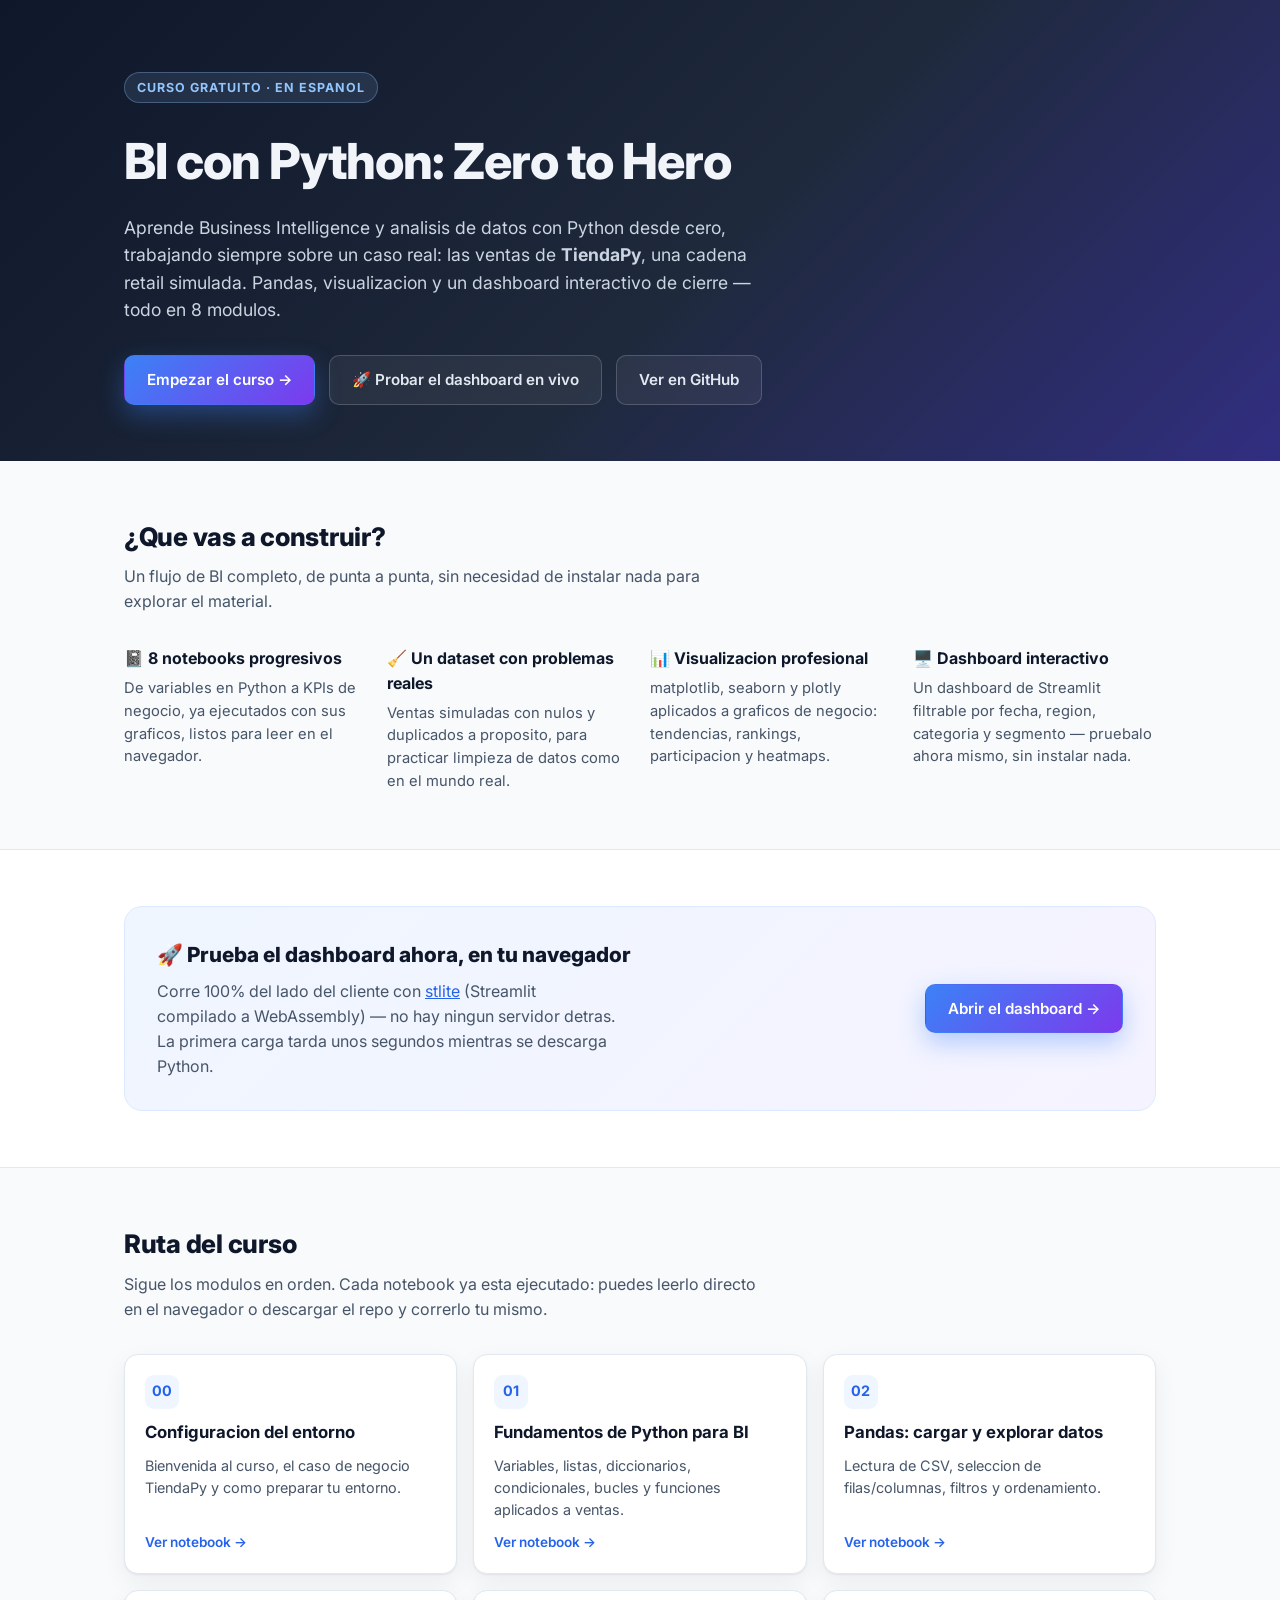
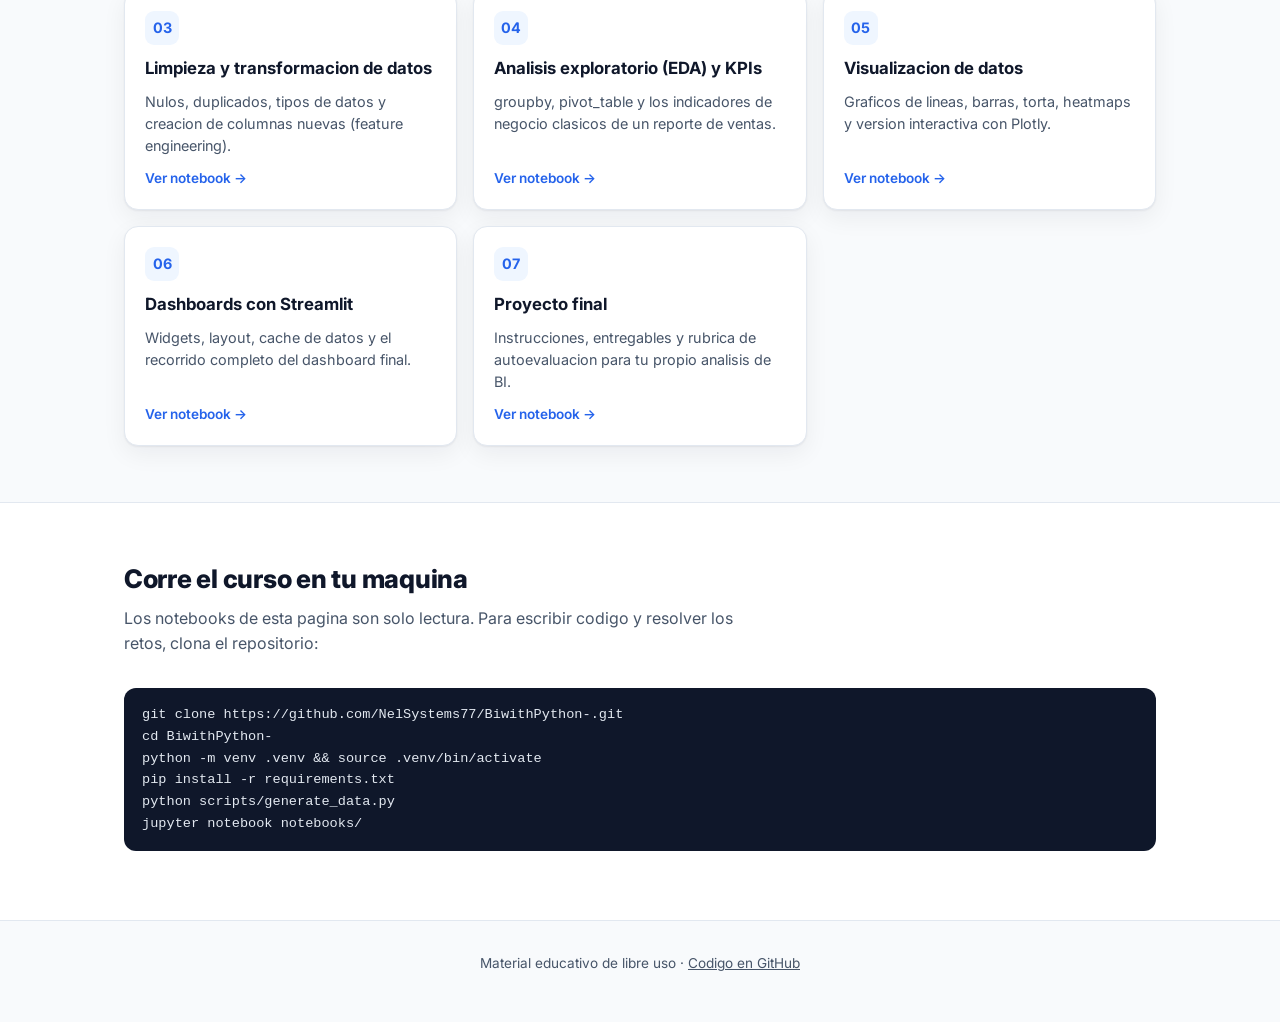
==== docs/index.html @ b684a687 "Publicar el curso como sitio estatico en GitHub Pages Agrega docs/ con una landing page del curso, l" ====
<!doctype html>
<html lang="es">
<head>
  <meta charset="utf-8" />
  <meta name="viewport" content="width=device-width, initial-scale=1" />
  <title>BI con Python: Zero to Hero</title>
  <meta name="description" content="Curso practico en espanol de Business Intelligence y analisis de datos con Python: pandas, visualizacion y dashboards con Streamlit." />
  <link rel="stylesheet" href="assets/style.css" />
</head>
<body>

  <header class="hero">
    <div class="container">
      <span class="eyebrow">Curso gratuito · En espanol</span>
      <h1>BI con Python: Zero to Hero</h1>
      <p class="lead">
        Aprende Business Intelligence y analisis de datos con Python desde cero,
        trabajando siempre sobre un caso real: las ventas de <strong>TiendaPy</strong>,
        una cadena retail simulada. Pandas, visualizacion y un dashboard interactivo
        de cierre — todo en 8 modulos.
      </p>
      <div class="cta-row">
        <a class="btn btn-primary" href="notebooks/00_configuracion_entorno.html">Empezar el curso →</a>
        <a class="btn btn-secondary" href="dashboard.html">🚀 Probar el dashboard en vivo</a>
        <a class="btn btn-secondary" href="https://github.com/NelSystems77/BiwithPython-">Ver en GitHub</a>
      </div>
    </div>
  </header>

  <section>
    <div class="container">
      <h2 class="section-title">¿Que vas a construir?</h2>
      <p class="section-sub">Un flujo de BI completo, de punta a punta, sin necesidad de instalar nada para explorar el material.</p>
      <div class="features">
        <div class="feature">
          <h4>📓 8 notebooks progresivos</h4>
          <p>De variables en Python a KPIs de negocio, ya ejecutados con sus graficos, listos para leer en el navegador.</p>
        </div>
        <div class="feature">
          <h4>🧹 Un dataset con problemas reales</h4>
          <p>Ventas simuladas con nulos y duplicados a proposito, para practicar limpieza de datos como en el mundo real.</p>
        </div>
        <div class="feature">
          <h4>📊 Visualizacion profesional</h4>
          <p>matplotlib, seaborn y plotly aplicados a graficos de negocio: tendencias, rankings, participacion y heatmaps.</p>
        </div>
        <div class="feature">
          <h4>🖥️ Dashboard interactivo</h4>
          <p>Un dashboard de Streamlit filtrable por fecha, region, categoria y segmento — pruebalo ahora mismo, sin instalar nada.</p>
        </div>
      </div>
    </div>
  </section>

  <section class="alt">
    <div class="container">
      <div class="callout">
        <div>
          <h3>🚀 Prueba el dashboard ahora, en tu navegador</h3>
          <p>
            Corre 100% del lado del cliente con <a href="https://github.com/whitphx/stlite">stlite</a>
            (Streamlit compilado a WebAssembly) — no hay ningun servidor detras.
            La primera carga tarda unos segundos mientras se descarga Python.
          </p>
        </div>
        <a class="btn btn-primary" href="dashboard.html">Abrir el dashboard →</a>
      </div>
    </div>
  </section>

  <section>
    <div class="container">
      <h2 class="section-title">Ruta del curso</h2>
      <p class="section-sub">Sigue los modulos en orden. Cada notebook ya esta ejecutado: puedes leerlo directo en el navegador o descargar el repo y correrlo tu mismo.</p>
      <div class="modules">

        <a class="module-card" href="notebooks/00_configuracion_entorno.html">
          <span class="module-num">00</span>
          <h3>Configuracion del entorno</h3>
          <p>Bienvenida al curso, el caso de negocio TiendaPy y como preparar tu entorno.</p>
          <span class="view-link">Ver notebook →</span>
        </a>

        <a class="module-card" href="notebooks/01_fundamentos_python.html">
          <span class="module-num">01</span>
          <h3>Fundamentos de Python para BI</h3>
          <p>Variables, listas, diccionarios, condicionales, bucles y funciones aplicados a ventas.</p>
          <span class="view-link">Ver notebook →</span>
        </a>

        <a class="module-card" href="notebooks/02_pandas_basico.html">
          <span class="module-num">02</span>
          <h3>Pandas: cargar y explorar datos</h3>
          <p>Lectura de CSV, seleccion de filas/columnas, filtros y ordenamiento.</p>
          <span class="view-link">Ver notebook →</span>
        </a>

        <a class="module-card" href="notebooks/03_limpieza_datos.html">
          <span class="module-num">03</span>
          <h3>Limpieza y transformacion de datos</h3>
          <p>Nulos, duplicados, tipos de datos y creacion de columnas nuevas (feature engineering).</p>
          <span class="view-link">Ver notebook →</span>
        </a>

        <a class="module-card" href="notebooks/04_analisis_exploratorio.html">
          <span class="module-num">04</span>
          <h3>Analisis exploratorio (EDA) y KPIs</h3>
          <p>groupby, pivot_table y los indicadores de negocio clasicos de un reporte de ventas.</p>
          <span class="view-link">Ver notebook →</span>
        </a>

        <a class="module-card" href="notebooks/05_visualizacion.html">
          <span class="module-num">05</span>
          <h3>Visualizacion de datos</h3>
          <p>Graficos de lineas, barras, torta, heatmaps y version interactiva con Plotly.</p>
          <span class="view-link">Ver notebook →</span>
        </a>

        <a class="module-card" href="notebooks/06_dashboard_streamlit.html">
          <span class="module-num">06</span>
          <h3>Dashboards con Streamlit</h3>
          <p>Widgets, layout, cache de datos y el recorrido completo del dashboard final.</p>
          <span class="view-link">Ver notebook →</span>
        </a>

        <a class="module-card" href="notebooks/07_proyecto_final.html">
          <span class="module-num">07</span>
          <h3>Proyecto final</h3>
          <p>Instrucciones, entregables y rubrica de autoevaluacion para tu propio analisis de BI.</p>
          <span class="view-link">Ver notebook →</span>
        </a>

      </div>
    </div>
  </section>

  <section class="alt">
    <div class="container">
      <h2 class="section-title">Corre el curso en tu maquina</h2>
      <p class="section-sub">Los notebooks de esta pagina son solo lectura. Para escribir codigo y resolver los retos, clona el repositorio:</p>
      <pre class="code-block">git clone https://github.com/NelSystems77/BiwithPython-.git
cd BiwithPython-
python -m venv .venv &amp;&amp; source .venv/bin/activate
pip install -r requirements.txt
python scripts/generate_data.py
jupyter notebook notebooks/</pre>
    </div>
  </section>

  <footer>
    <div class="container">
      Material educativo de libre uso · <a href="https://github.com/NelSystems77/BiwithPython-">Codigo en GitHub</a>
    </div>
  </footer>

</body>
</html>
---- docs/assets/style.css ----
@import url('https://fonts.googleapis.com/css2?family=Inter:wght@400;500;600;700;800&display=swap');

:root {
  --bg: #f8fafc;
  --bg-alt: #ffffff;
  --text: #0f172a;
  --text-muted: #475569;
  --border: #e2e8f0;
  --accent: #2563eb;
  --accent-2: #7c3aed;
  --accent-soft: #eff6ff;
  --code-bg: #0f172a;
  --code-text: #e2e8f0;
  --shadow: 0 1px 2px rgba(15, 23, 42, 0.06), 0 8px 24px rgba(15, 23, 42, 0.06);
}

* { box-sizing: border-box; }

body {
  margin: 0;
  font-family: 'Inter', system-ui, -apple-system, sans-serif;
  background: var(--bg);
  color: var(--text);
  line-height: 1.55;
}

a { color: var(--accent); }

.container {
  max-width: 1080px;
  margin: 0 auto;
  padding: 0 24px;
}

/* --- Hero --- */
.hero {
  background: linear-gradient(135deg, #0f172a 0%, #1e293b 55%, #312e81 100%);
  color: #f1f5f9;
  padding: 72px 0 56px;
}

.eyebrow {
  display: inline-block;
  font-size: 0.78rem;
  font-weight: 700;
  letter-spacing: 0.08em;
  text-transform: uppercase;
  color: #93c5fd;
  background: rgba(147, 197, 253, 0.12);
  border: 1px solid rgba(147, 197, 253, 0.3);
  padding: 5px 12px;
  border-radius: 999px;
  margin-bottom: 20px;
}

.hero h1 {
  font-size: clamp(2rem, 4.2vw, 3.1rem);
  font-weight: 800;
  margin: 0 0 14px;
  letter-spacing: -0.02em;
}

.hero p.lead {
  font-size: 1.1rem;
  color: #cbd5e1;
  max-width: 640px;
  margin: 0 0 32px;
}

.cta-row {
  display: flex;
  flex-wrap: wrap;
  gap: 14px;
}

.btn {
  display: inline-flex;
  align-items: center;
  gap: 8px;
  padding: 12px 22px;
  border-radius: 10px;
  font-weight: 600;
  font-size: 0.95rem;
  text-decoration: none;
  transition: transform 0.15s ease, box-shadow 0.15s ease;
  border: 1px solid transparent;
}

.btn:hover { transform: translateY(-1px); }

.btn-primary {
  background: linear-gradient(135deg, #3b82f6, #7c3aed);
  color: #fff;
  box-shadow: 0 10px 24px rgba(59, 130, 246, 0.35);
}

.btn-secondary {
  background: rgba(255, 255, 255, 0.06);
  color: #e2e8f0;
  border-color: rgba(255, 255, 255, 0.18);
}

.btn-secondary:hover { background: rgba(255, 255, 255, 0.12); }

/* --- Sections --- */
section { padding: 56px 0; }

section.alt { background: var(--bg-alt); border-top: 1px solid var(--border); border-bottom: 1px solid var(--border); }

h2.section-title {
  font-size: 1.6rem;
  font-weight: 800;
  margin: 0 0 8px;
  letter-spacing: -0.01em;
}

p.section-sub {
  color: var(--text-muted);
  margin: 0 0 32px;
  max-width: 640px;
}

/* --- Module cards --- */
.modules {
  display: grid;
  grid-template-columns: repeat(auto-fit, minmax(260px, 1fr));
  gap: 16px;
}

.module-card {
  background: var(--bg-alt);
  border: 1px solid var(--border);
  border-radius: 14px;
  padding: 20px;
  box-shadow: var(--shadow);
  text-decoration: none;
  color: var(--text);
  display: flex;
  flex-direction: column;
  gap: 10px;
  transition: transform 0.15s ease, border-color 0.15s ease;
}

.module-card:hover { transform: translateY(-2px); border-color: #bfdbfe; }

.module-num {
  display: inline-flex;
  align-items: center;
  justify-content: center;
  width: 34px;
  height: 34px;
  border-radius: 9px;
  background: var(--accent-soft);
  color: var(--accent);
  font-weight: 700;
  font-size: 0.9rem;
}

.module-card h3 {
  margin: 0;
  font-size: 1.05rem;
  font-weight: 700;
}

.module-card p {
  margin: 0;
  font-size: 0.9rem;
  color: var(--text-muted);
}

.module-card .view-link {
  margin-top: auto;
  font-size: 0.85rem;
  font-weight: 600;
  color: var(--accent);
}

/* --- Feature grid --- */
.features {
  display: grid;
  grid-template-columns: repeat(auto-fit, minmax(220px, 1fr));
  gap: 20px;
}

.feature h4 {
  margin: 0 0 6px;
  font-size: 1rem;
  font-weight: 700;
}

.feature p {
  margin: 0;
  color: var(--text-muted);
  font-size: 0.92rem;
}

/* --- Dashboard callout --- */
.callout {
  background: linear-gradient(135deg, #eff6ff, #f5f3ff);
  border: 1px solid #dbeafe;
  border-radius: 18px;
  padding: 32px;
  display: flex;
  flex-wrap: wrap;
  align-items: center;
  justify-content: space-between;
  gap: 24px;
}

.callout h3 {
  margin: 0 0 8px;
  font-size: 1.3rem;
  font-weight: 800;
}

.callout p {
  margin: 0;
  color: var(--text-muted);
  max-width: 460px;
}

/* --- Code block --- */
pre.code-block {
  background: var(--code-bg);
  color: var(--code-text);
  padding: 16px 18px;
  border-radius: 12px;
  overflow-x: auto;
  font-size: 0.85rem;
  line-height: 1.6;
}

/* --- Footer --- */
footer {
  padding: 32px 0 48px;
  color: var(--text-muted);
  font-size: 0.85rem;
  text-align: center;
}

footer a { color: var(--text-muted); }
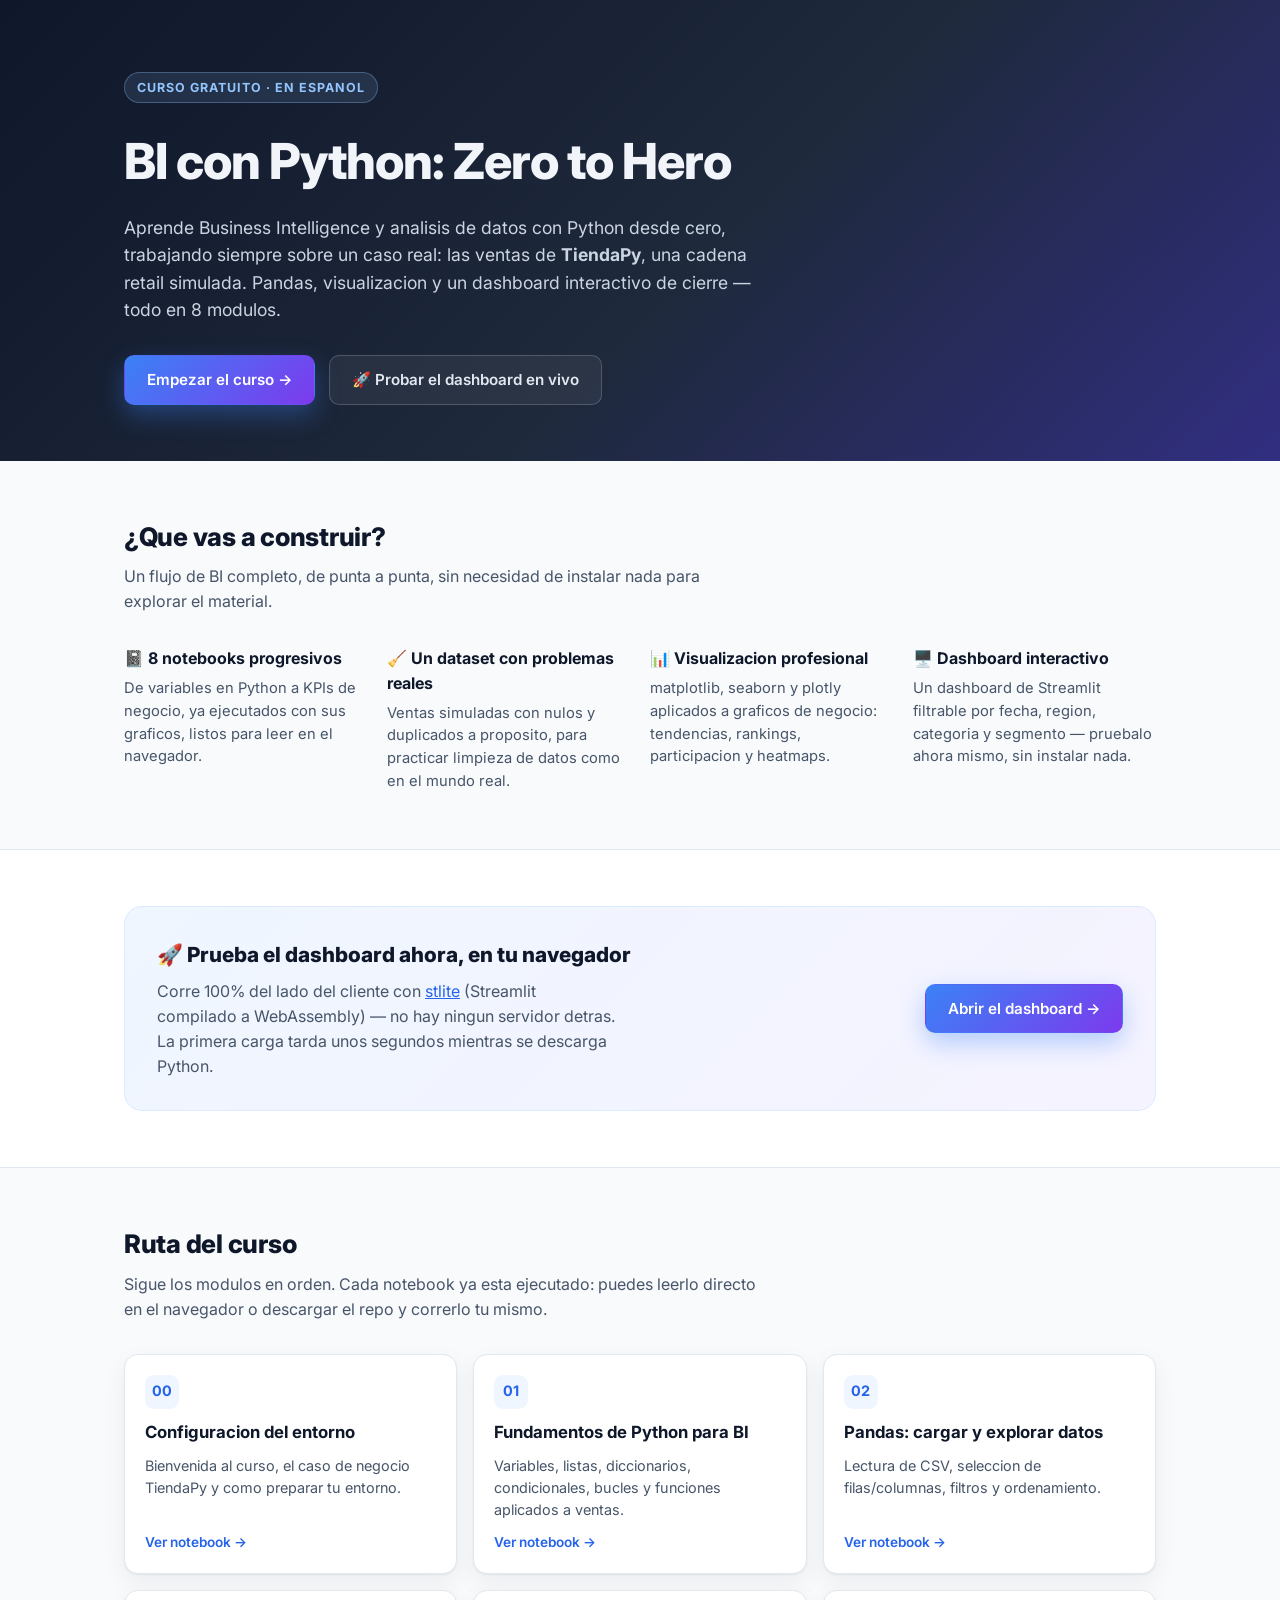
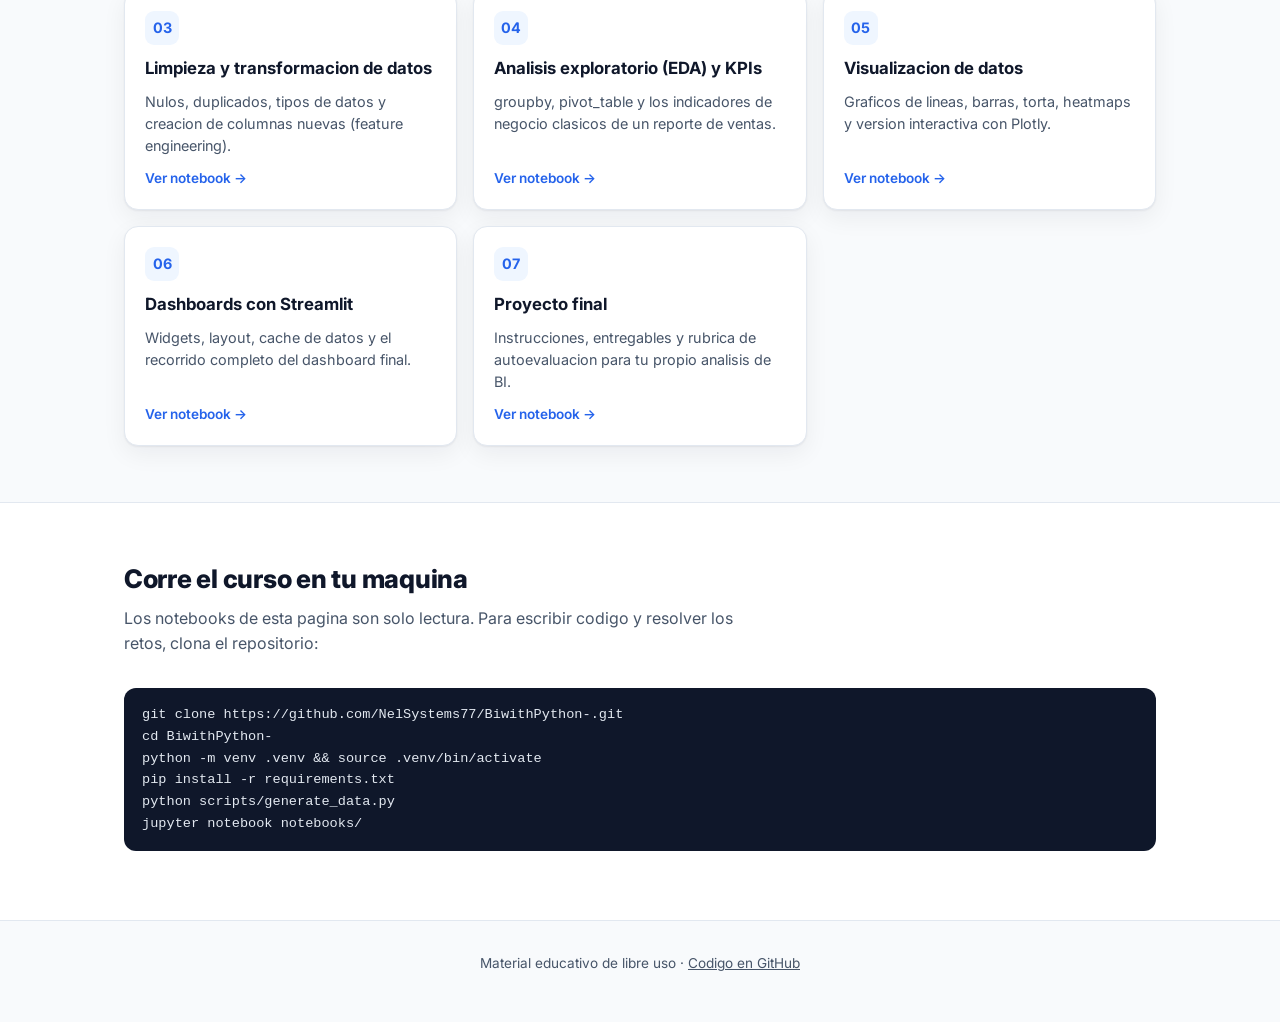
==== commit 62c24d2a: "Quitar el boton "Ver en GitHub" de la landing page Co-Authored-By: Claude Sonnet 5 <noreply@anthropi" ====
--- a/docs/index.html
+++ b/docs/index.html
@@ -22,7 +22,6 @@
       <div class="cta-row">
         <a class="btn btn-primary" href="notebooks/00_configuracion_entorno.html">Empezar el curso →</a>
         <a class="btn btn-secondary" href="dashboard.html">🚀 Probar el dashboard en vivo</a>
-        <a class="btn btn-secondary" href="https://github.com/NelSystems77/BiwithPython-">Ver en GitHub</a>
       </div>
     </div>
   </header>
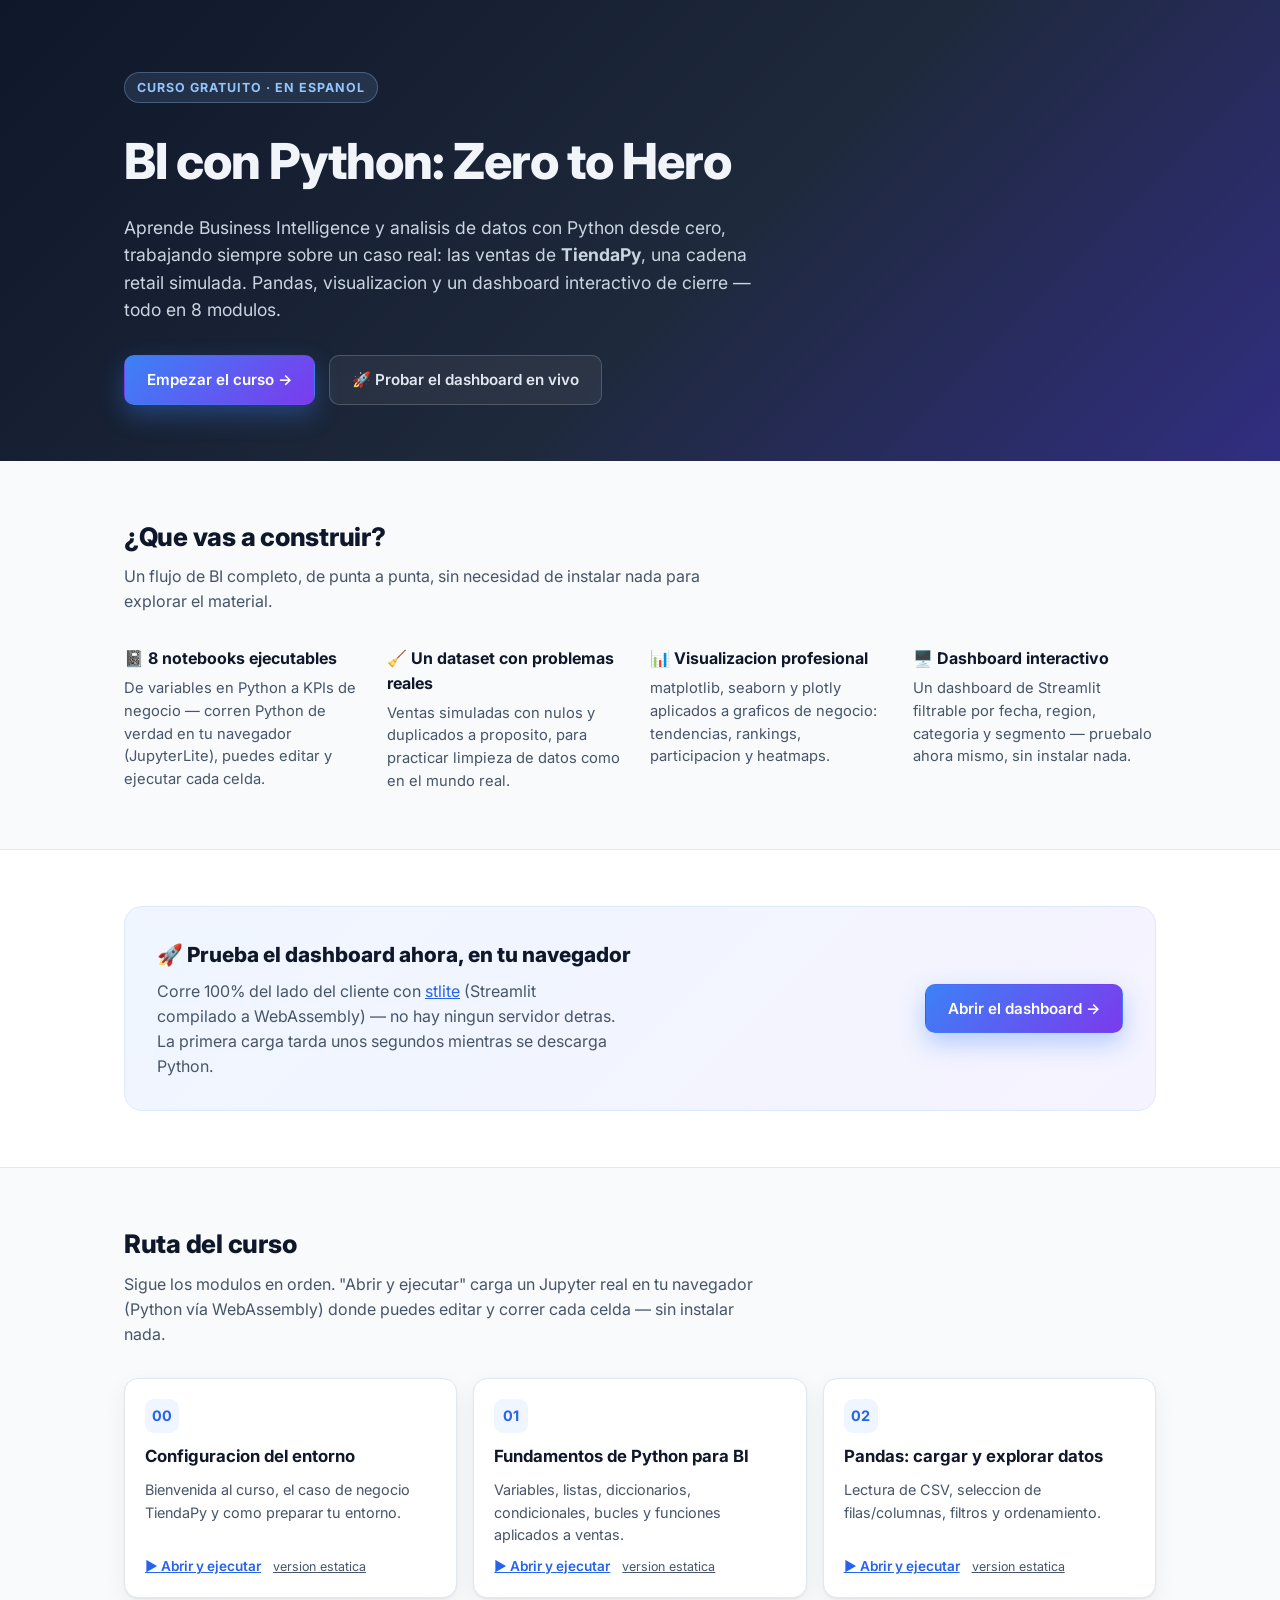
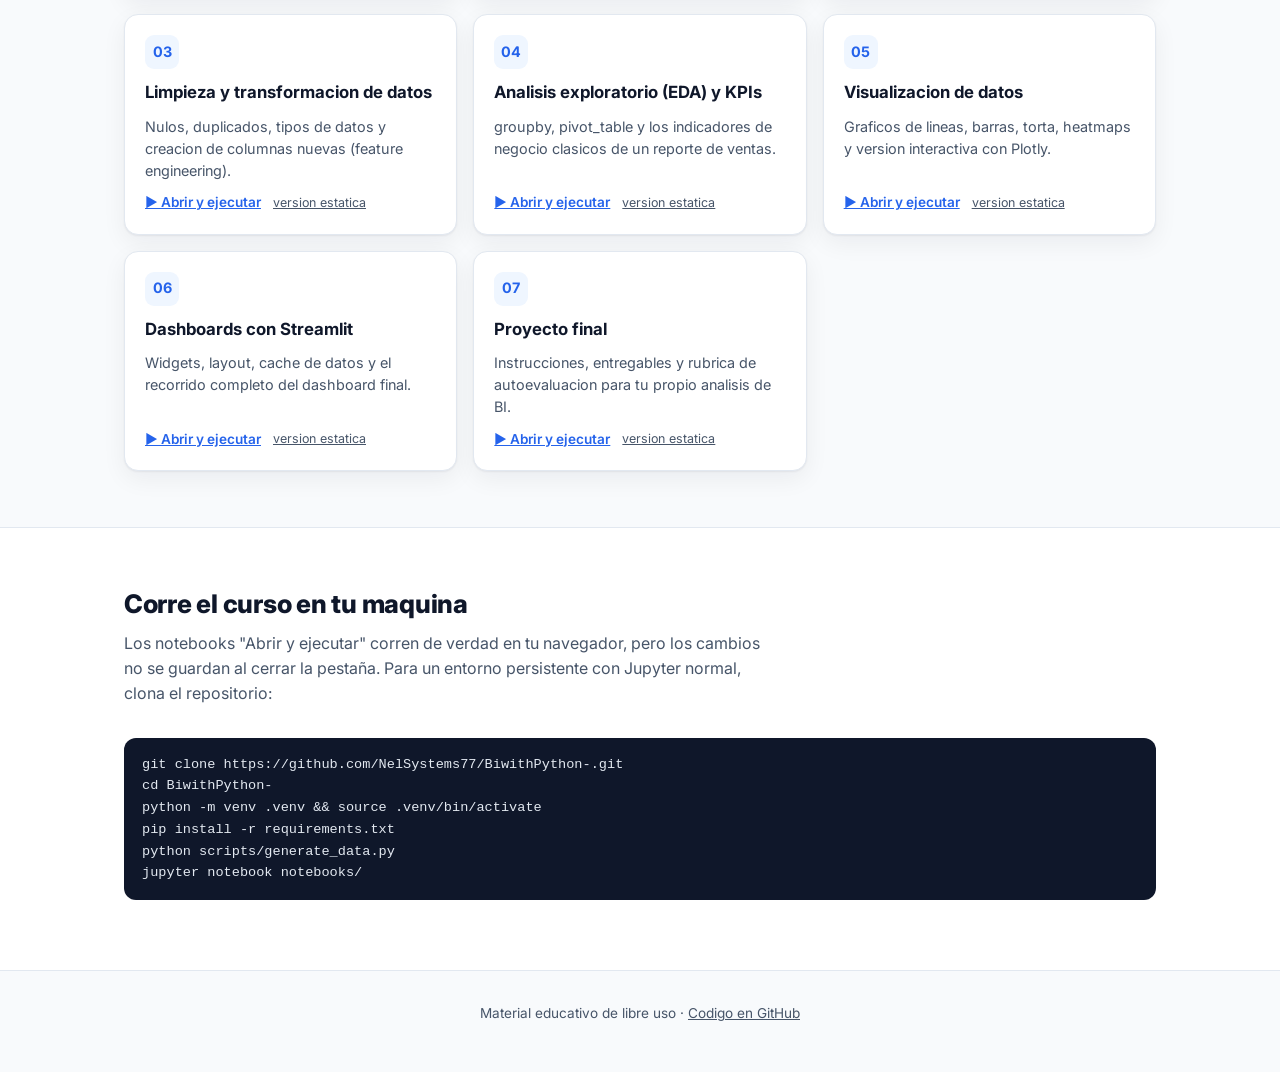
==== commit e668ed5f: "Hacer los notebooks ejecutables en el navegador con JupyterLite Agrega docs/lite/, un build de Jupyt" ====
--- a/docs/index.html
+++ b/docs/index.html
@@ -20,7 +20,7 @@
         de cierre — todo en 8 modulos.
       </p>
       <div class="cta-row">
-        <a class="btn btn-primary" href="notebooks/00_configuracion_entorno.html">Empezar el curso →</a>
+        <a class="btn btn-primary" href="lite/notebooks/index.html?path=notebooks/00_configuracion_entorno.ipynb">Empezar el curso →</a>
         <a class="btn btn-secondary" href="dashboard.html">🚀 Probar el dashboard en vivo</a>
       </div>
     </div>
@@ -32,8 +32,8 @@
       <p class="section-sub">Un flujo de BI completo, de punta a punta, sin necesidad de instalar nada para explorar el material.</p>
       <div class="features">
         <div class="feature">
-          <h4>📓 8 notebooks progresivos</h4>
-          <p>De variables en Python a KPIs de negocio, ya ejecutados con sus graficos, listos para leer en el navegador.</p>
+          <h4>📓 8 notebooks ejecutables</h4>
+          <p>De variables en Python a KPIs de negocio — corren Python de verdad en tu navegador (JupyterLite), puedes editar y ejecutar cada celda.</p>
         </div>
         <div class="feature">
           <h4>🧹 Un dataset con problemas reales</h4>
@@ -70,64 +70,88 @@
   <section>
     <div class="container">
       <h2 class="section-title">Ruta del curso</h2>
-      <p class="section-sub">Sigue los modulos en orden. Cada notebook ya esta ejecutado: puedes leerlo directo en el navegador o descargar el repo y correrlo tu mismo.</p>
+      <p class="section-sub">Sigue los modulos en orden. "Abrir y ejecutar" carga un Jupyter real en tu navegador (Python vía WebAssembly) donde puedes editar y correr cada celda — sin instalar nada.</p>
       <div class="modules">
 
-        <a class="module-card" href="notebooks/00_configuracion_entorno.html">
+        <div class="module-card">
           <span class="module-num">00</span>
           <h3>Configuracion del entorno</h3>
           <p>Bienvenida al curso, el caso de negocio TiendaPy y como preparar tu entorno.</p>
-          <span class="view-link">Ver notebook →</span>
-        </a>
+          <div class="card-links">
+            <a class="view-link" href="lite/notebooks/index.html?path=notebooks/00_configuracion_entorno.ipynb">▶ Abrir y ejecutar</a>
+            <a class="view-link-alt" href="notebooks/00_configuracion_entorno.html">version estatica</a>
+          </div>
+        </div>
 
-        <a class="module-card" href="notebooks/01_fundamentos_python.html">
+        <div class="module-card">
           <span class="module-num">01</span>
           <h3>Fundamentos de Python para BI</h3>
           <p>Variables, listas, diccionarios, condicionales, bucles y funciones aplicados a ventas.</p>
-          <span class="view-link">Ver notebook →</span>
-        </a>
+          <div class="card-links">
+            <a class="view-link" href="lite/notebooks/index.html?path=notebooks/01_fundamentos_python.ipynb">▶ Abrir y ejecutar</a>
+            <a class="view-link-alt" href="notebooks/01_fundamentos_python.html">version estatica</a>
+          </div>
+        </div>
 
-        <a class="module-card" href="notebooks/02_pandas_basico.html">
+        <div class="module-card">
           <span class="module-num">02</span>
           <h3>Pandas: cargar y explorar datos</h3>
           <p>Lectura de CSV, seleccion de filas/columnas, filtros y ordenamiento.</p>
-          <span class="view-link">Ver notebook →</span>
-        </a>
+          <div class="card-links">
+            <a class="view-link" href="lite/notebooks/index.html?path=notebooks/02_pandas_basico.ipynb">▶ Abrir y ejecutar</a>
+            <a class="view-link-alt" href="notebooks/02_pandas_basico.html">version estatica</a>
+          </div>
+        </div>
 
-        <a class="module-card" href="notebooks/03_limpieza_datos.html">
+        <div class="module-card">
           <span class="module-num">03</span>
           <h3>Limpieza y transformacion de datos</h3>
           <p>Nulos, duplicados, tipos de datos y creacion de columnas nuevas (feature engineering).</p>
-          <span class="view-link">Ver notebook →</span>
-        </a>
+          <div class="card-links">
+            <a class="view-link" href="lite/notebooks/index.html?path=notebooks/03_limpieza_datos.ipynb">▶ Abrir y ejecutar</a>
+            <a class="view-link-alt" href="notebooks/03_limpieza_datos.html">version estatica</a>
+          </div>
+        </div>
 
-        <a class="module-card" href="notebooks/04_analisis_exploratorio.html">
+        <div class="module-card">
           <span class="module-num">04</span>
           <h3>Analisis exploratorio (EDA) y KPIs</h3>
           <p>groupby, pivot_table y los indicadores de negocio clasicos de un reporte de ventas.</p>
-          <span class="view-link">Ver notebook →</span>
-        </a>
+          <div class="card-links">
+            <a class="view-link" href="lite/notebooks/index.html?path=notebooks/04_analisis_exploratorio.ipynb">▶ Abrir y ejecutar</a>
+            <a class="view-link-alt" href="notebooks/04_analisis_exploratorio.html">version estatica</a>
+          </div>
+        </div>
 
-        <a class="module-card" href="notebooks/05_visualizacion.html">
+        <div class="module-card">
           <span class="module-num">05</span>
           <h3>Visualizacion de datos</h3>
           <p>Graficos de lineas, barras, torta, heatmaps y version interactiva con Plotly.</p>
-          <span class="view-link">Ver notebook →</span>
-        </a>
+          <div class="card-links">
+            <a class="view-link" href="lite/notebooks/index.html?path=notebooks/05_visualizacion.ipynb">▶ Abrir y ejecutar</a>
+            <a class="view-link-alt" href="notebooks/05_visualizacion.html">version estatica</a>
+          </div>
+        </div>
 
-        <a class="module-card" href="notebooks/06_dashboard_streamlit.html">
+        <div class="module-card">
           <span class="module-num">06</span>
           <h3>Dashboards con Streamlit</h3>
           <p>Widgets, layout, cache de datos y el recorrido completo del dashboard final.</p>
-          <span class="view-link">Ver notebook →</span>
-        </a>
+          <div class="card-links">
+            <a class="view-link" href="lite/notebooks/index.html?path=notebooks/06_dashboard_streamlit.ipynb">▶ Abrir y ejecutar</a>
+            <a class="view-link-alt" href="notebooks/06_dashboard_streamlit.html">version estatica</a>
+          </div>
+        </div>
 
-        <a class="module-card" href="notebooks/07_proyecto_final.html">
+        <div class="module-card">
           <span class="module-num">07</span>
           <h3>Proyecto final</h3>
           <p>Instrucciones, entregables y rubrica de autoevaluacion para tu propio analisis de BI.</p>
-          <span class="view-link">Ver notebook →</span>
-        </a>
+          <div class="card-links">
+            <a class="view-link" href="lite/notebooks/index.html?path=notebooks/07_proyecto_final.ipynb">▶ Abrir y ejecutar</a>
+            <a class="view-link-alt" href="notebooks/07_proyecto_final.html">version estatica</a>
+          </div>
+        </div>
 
       </div>
     </div>
@@ -136,7 +160,7 @@
   <section class="alt">
     <div class="container">
       <h2 class="section-title">Corre el curso en tu maquina</h2>
-      <p class="section-sub">Los notebooks de esta pagina son solo lectura. Para escribir codigo y resolver los retos, clona el repositorio:</p>
+      <p class="section-sub">Los notebooks "Abrir y ejecutar" corren de verdad en tu navegador, pero los cambios no se guardan al cerrar la pestaña. Para un entorno persistente con Jupyter normal, clona el repositorio:</p>
       <pre class="code-block">git clone https://github.com/NelSystems77/BiwithPython-.git
 cd BiwithPython-
 python -m venv .venv &amp;&amp; source .venv/bin/activate
--- a/docs/assets/style.css
+++ b/docs/assets/style.css
@@ -168,8 +168,20 @@
   color: var(--text-muted);
 }
 
+.module-card .card-links {
+  margin-top: auto;
+  display: flex;
+  align-items: center;
+  gap: 12px;
+}
+
+.module-card .view-link-alt {
+  font-size: 0.78rem;
+  color: var(--text-muted);
+  text-decoration: underline;
+}
+
 .module-card .view-link {
-  margin-top: auto;
   font-size: 0.85rem;
   font-weight: 600;
   color: var(--accent);
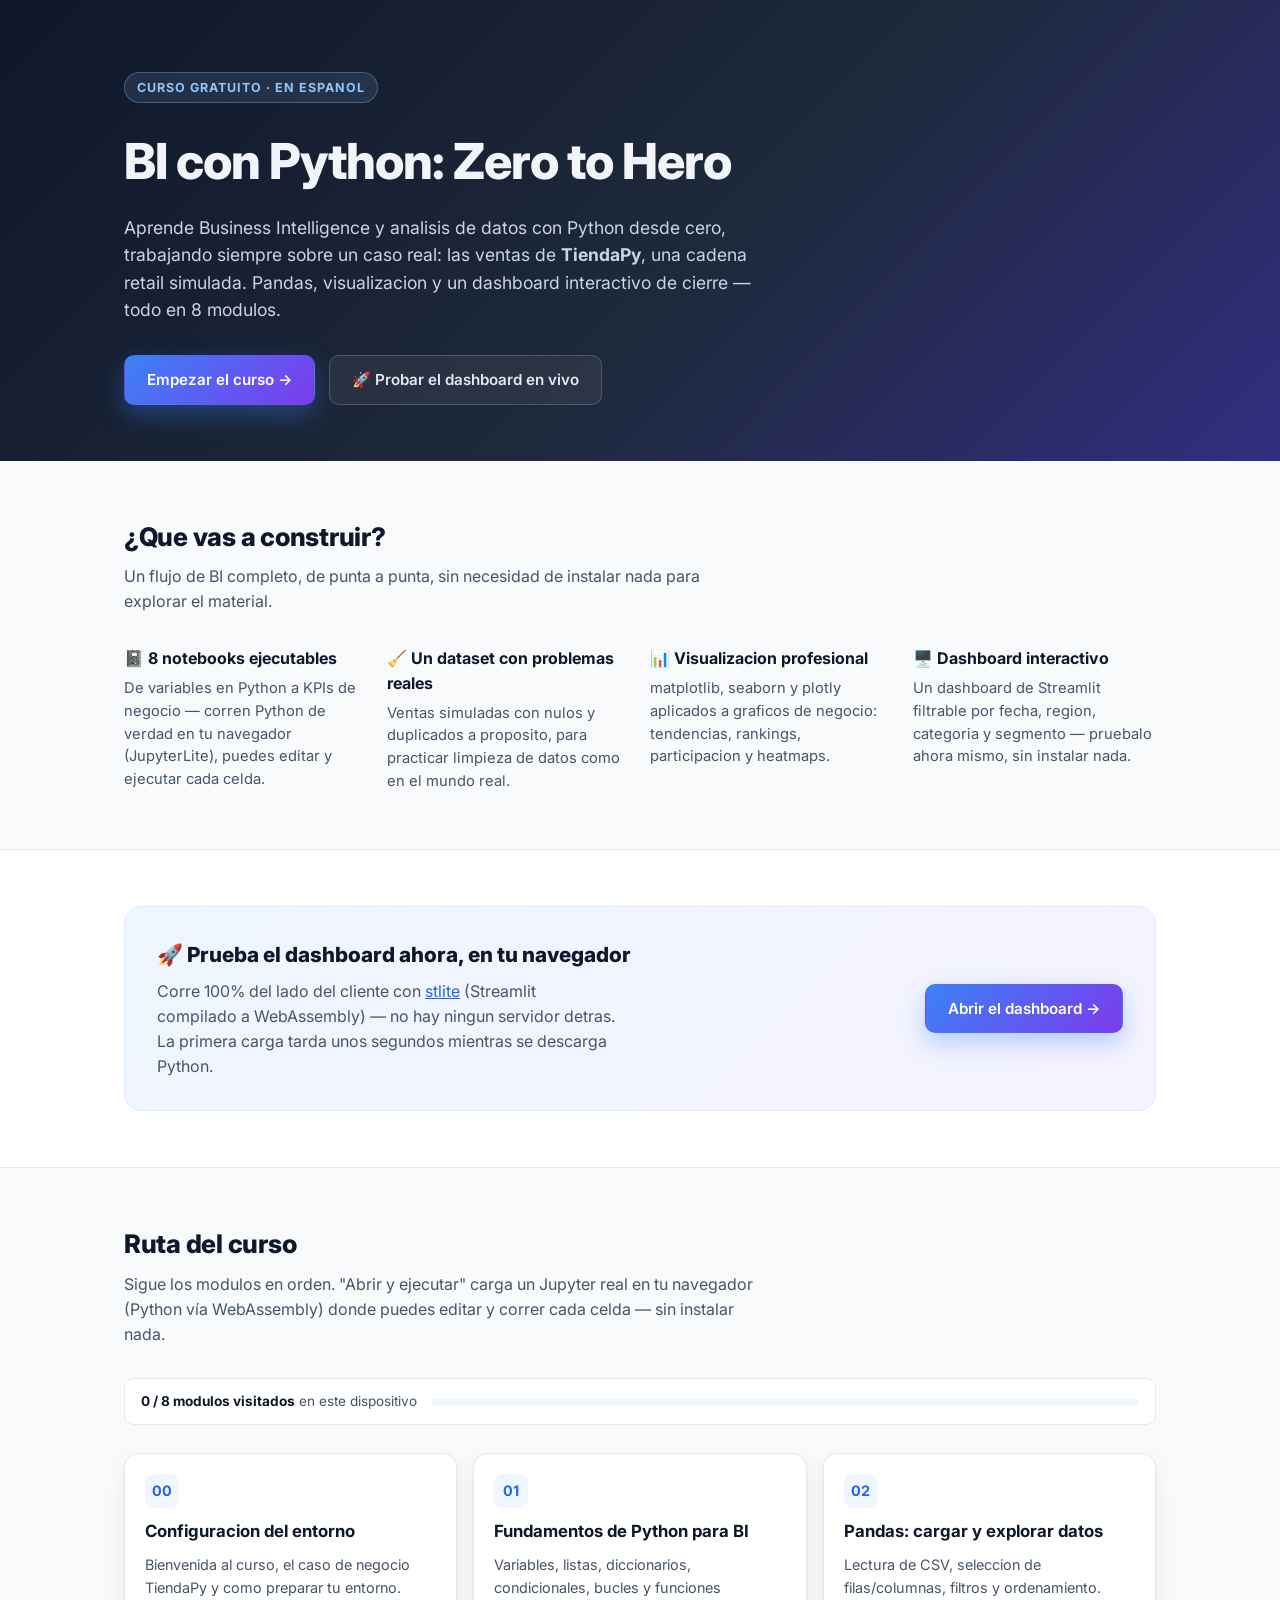
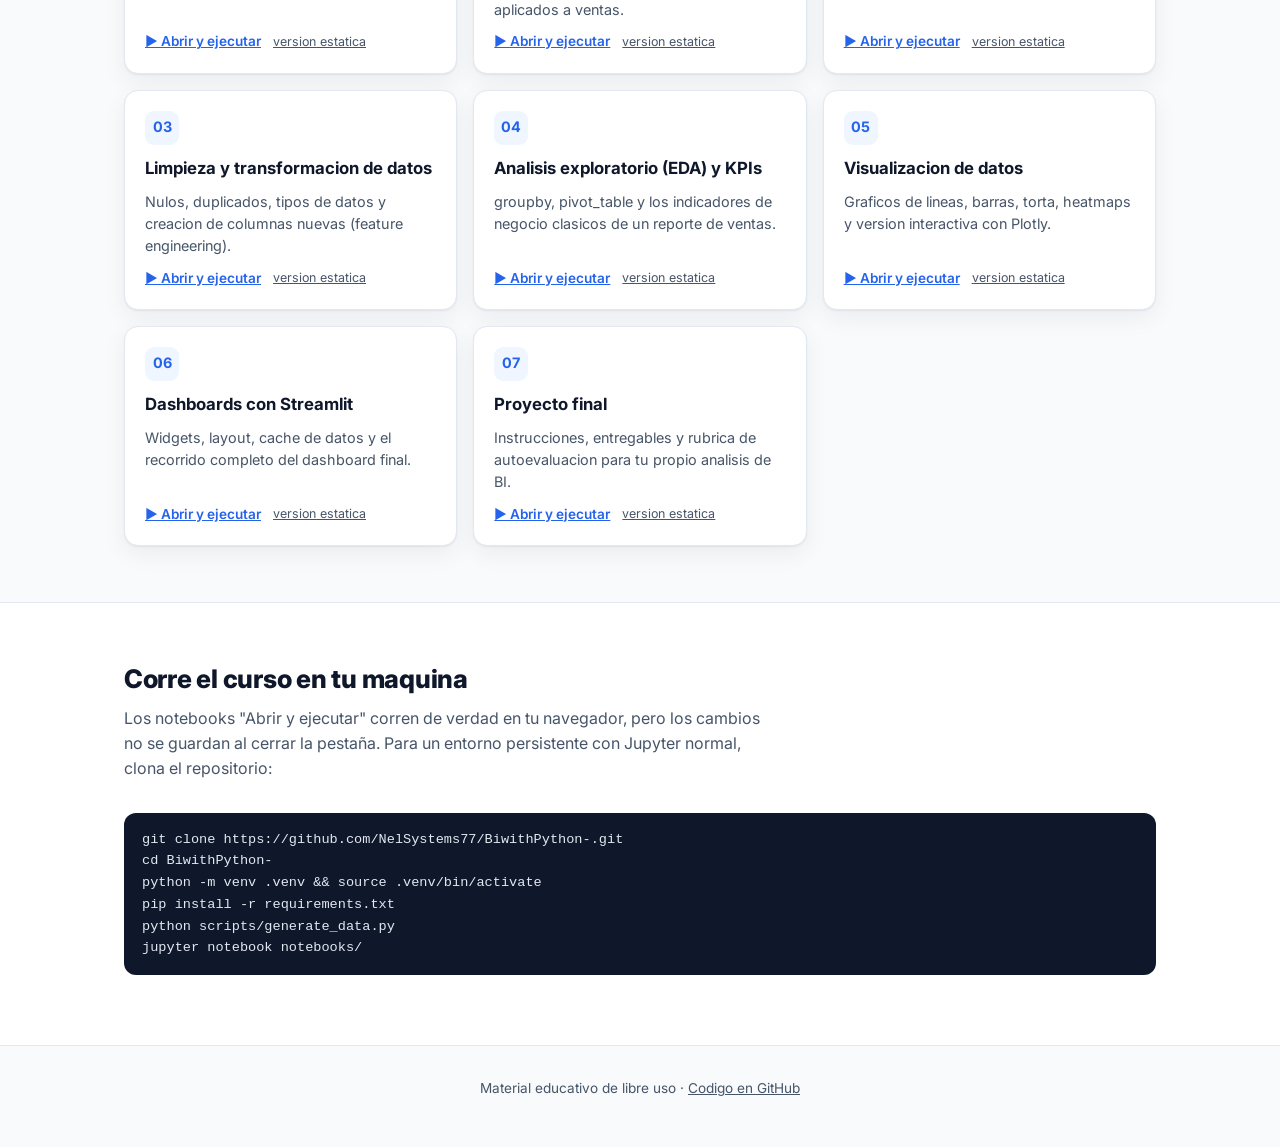
==== commit 4a412dc9: "Convertir el sitio en una PWA instalable con memoria en el dispositivo Agrega manifest.json, iconos " ====
--- a/docs/index.html
+++ b/docs/index.html
@@ -6,6 +6,17 @@
   <title>BI con Python: Zero to Hero</title>
   <meta name="description" content="Curso practico en espanol de Business Intelligence y analisis de datos con Python: pandas, visualizacion y dashboards con Streamlit." />
   <link rel="stylesheet" href="assets/style.css" />
+
+  <link rel="manifest" href="manifest.json" />
+  <meta name="theme-color" content="#0f172a" />
+  <link rel="icon" href="icons/icon-192.png" type="image/png" />
+  <link rel="apple-touch-icon" href="icons/apple-touch-icon.png" />
+  <meta name="mobile-web-app-capable" content="yes" />
+  <meta name="apple-mobile-web-app-capable" content="yes" />
+  <meta name="apple-mobile-web-app-status-bar-style" content="black-translucent" />
+  <meta name="apple-mobile-web-app-title" content="BI con Python" />
+  <script src="assets/pwa.js" defer></script>
+  <script src="assets/progress.js" defer></script>
 </head>
 <body>
 
@@ -71,9 +82,18 @@
     <div class="container">
       <h2 class="section-title">Ruta del curso</h2>
       <p class="section-sub">Sigue los modulos en orden. "Abrir y ejecutar" carga un Jupyter real en tu navegador (Python vía WebAssembly) donde puedes editar y correr cada celda — sin instalar nada.</p>
+
+      <div class="progress-summary" id="progressSummary">
+        <div class="progress-summary-text">
+          <span id="progressCount">0 / 8 modulos visitados</span> en este dispositivo
+        </div>
+        <div class="progress-track"><div class="progress-fill" id="progressFill"></div></div>
+        <button class="progress-reset" id="progressReset" hidden>Reiniciar progreso</button>
+      </div>
+
       <div class="modules">
 
-        <div class="module-card">
+        <div class="module-card" data-module="00">
           <span class="module-num">00</span>
           <h3>Configuracion del entorno</h3>
           <p>Bienvenida al curso, el caso de negocio TiendaPy y como preparar tu entorno.</p>
@@ -83,7 +103,7 @@
           </div>
         </div>
 
-        <div class="module-card">
+        <div class="module-card" data-module="01">
           <span class="module-num">01</span>
           <h3>Fundamentos de Python para BI</h3>
           <p>Variables, listas, diccionarios, condicionales, bucles y funciones aplicados a ventas.</p>
@@ -93,7 +113,7 @@
           </div>
         </div>
 
-        <div class="module-card">
+        <div class="module-card" data-module="02">
           <span class="module-num">02</span>
           <h3>Pandas: cargar y explorar datos</h3>
           <p>Lectura de CSV, seleccion de filas/columnas, filtros y ordenamiento.</p>
@@ -103,7 +123,7 @@
           </div>
         </div>
 
-        <div class="module-card">
+        <div class="module-card" data-module="03">
           <span class="module-num">03</span>
           <h3>Limpieza y transformacion de datos</h3>
           <p>Nulos, duplicados, tipos de datos y creacion de columnas nuevas (feature engineering).</p>
@@ -113,7 +133,7 @@
           </div>
         </div>
 
-        <div class="module-card">
+        <div class="module-card" data-module="04">
           <span class="module-num">04</span>
           <h3>Analisis exploratorio (EDA) y KPIs</h3>
           <p>groupby, pivot_table y los indicadores de negocio clasicos de un reporte de ventas.</p>
@@ -123,7 +143,7 @@
           </div>
         </div>
 
-        <div class="module-card">
+        <div class="module-card" data-module="05">
           <span class="module-num">05</span>
           <h3>Visualizacion de datos</h3>
           <p>Graficos de lineas, barras, torta, heatmaps y version interactiva con Plotly.</p>
@@ -133,7 +153,7 @@
           </div>
         </div>
 
-        <div class="module-card">
+        <div class="module-card" data-module="06">
           <span class="module-num">06</span>
           <h3>Dashboards con Streamlit</h3>
           <p>Widgets, layout, cache de datos y el recorrido completo del dashboard final.</p>
@@ -143,7 +163,7 @@
           </div>
         </div>
 
-        <div class="module-card">
+        <div class="module-card" data-module="07">
           <span class="module-num">07</span>
           <h3>Proyecto final</h3>
           <p>Instrucciones, entregables y rubrica de autoevaluacion para tu propio analisis de BI.</p>
--- a/docs/assets/style.css
+++ b/docs/assets/style.css
@@ -120,6 +120,56 @@
   max-width: 640px;
 }
 
+/* --- Progress summary (memoria en el dispositivo) --- */
+.progress-summary {
+  display: flex;
+  align-items: center;
+  gap: 14px;
+  flex-wrap: wrap;
+  margin: 20px 0 28px;
+  padding: 12px 16px;
+  background: var(--bg-alt);
+  border: 1px solid var(--border);
+  border-radius: 10px;
+}
+
+.progress-summary-text {
+  font-size: 0.85rem;
+  color: var(--text-muted);
+  white-space: nowrap;
+}
+
+.progress-summary-text span { color: var(--text); font-weight: 700; }
+
+.progress-track {
+  flex: 1;
+  min-width: 120px;
+  height: 6px;
+  border-radius: 999px;
+  background: var(--accent-soft);
+  overflow: hidden;
+}
+
+.progress-fill {
+  height: 100%;
+  width: 0%;
+  background: linear-gradient(90deg, var(--accent), var(--accent-2));
+  border-radius: 999px;
+  transition: width 0.2s ease;
+}
+
+.progress-reset {
+  font-size: 0.78rem;
+  color: var(--text-muted);
+  background: none;
+  border: 1px solid var(--border);
+  border-radius: 999px;
+  padding: 5px 12px;
+  cursor: pointer;
+}
+
+.progress-reset:hover { color: var(--text); border-color: var(--accent); }
+
 /* --- Module cards --- */
 .modules {
   display: grid;
@@ -139,9 +189,26 @@
   flex-direction: column;
   gap: 10px;
   transition: transform 0.15s ease, border-color 0.15s ease;
+  position: relative;
 }
 
 .module-card:hover { transform: translateY(-2px); border-color: #bfdbfe; }
+
+.module-card.module-visited { border-color: #86efac; }
+
+.module-card.module-visited::after {
+  content: "✓ Visto";
+  position: absolute;
+  top: 14px;
+  right: 16px;
+  font-size: 0.72rem;
+  font-weight: 700;
+  color: #16a34a;
+  background: #f0fdf4;
+  border: 1px solid #bbf7d0;
+  border-radius: 999px;
+  padding: 2px 8px;
+}
 
 .module-num {
   display: inline-flex;
